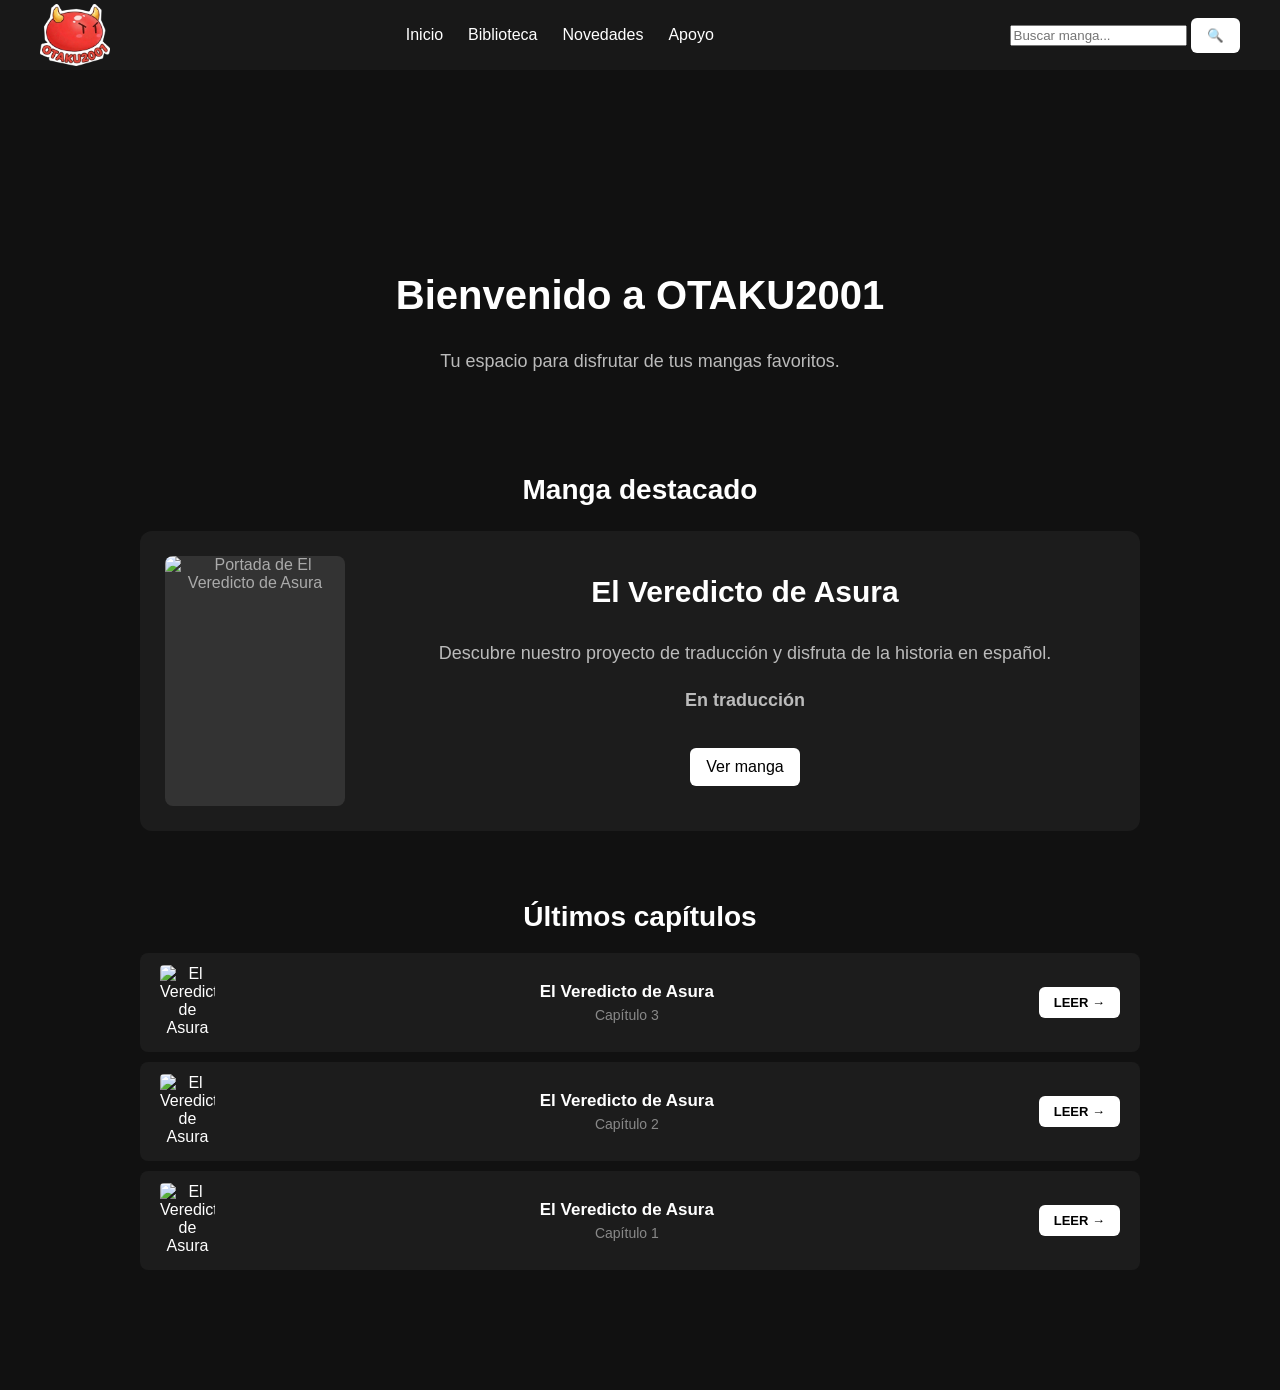
==== index.html @ 27b7c130 "Primer Lanzamiento de OTAKU2001" ====
<!DOCTYPE html>
<html lang="es">
<head>
    <meta charset="UTF-8">
    <meta name="viewport" content="width=device-width, initial-scale=1.0">
    <title>OTAKU2001</title>
    <link rel="stylesheet" href="css/estilos.css">
    <link rel="stylesheet" href="css/responsive.css">
</head>
<body>

    <header>
    <div class="logo">
        <img src="images/logo.png" alt="OTAKU2001">
    </div>

    <nav>
        <a href="index.html">Inicio</a>
        <a href="biblioteca.html">Biblioteca</a>
        <a href="novedades.html">Novedades</a>
        <a href="apoyo.html">Apoyo</a>
    </nav>

    <div class="search-box">

        <input
            type="text"
            id="searchInput"
            placeholder="Buscar manga..."
        >

        <button id="searchButton">🔍</button>

    </div>
</header>

<main>

    <section class="bienvenida">
        <h1>Bienvenido a OTAKU2001</h1>
        <p>Tu espacio para disfrutar de tus mangas favoritos.</p>
    </section>

    <section class="destacado">
        <h2>Manga destacado</h2>

        <div class="manga-card">
            <div class="portada">
                <img src="images/asura.jpg" alt="Portada de El Veredicto de Asura">
            </div>

            <div class="manga-info">
                <h3>El Veredicto de Asura</h3>

                <p>
                    Descubre nuestro proyecto de traducción
                    y disfruta de la historia en español.
                </p>

                <p class="estado">En traducción</p>

                <a href="mangas/veredicto-de-asura.html" class="ver-manga">Ver manga</a>
            </div>
        </div>
    </section>

    <section class="latest-chapters">

        <h2>Últimos capítulos</h2>

        <div id="latestChapters"></div>

    </section>

</main>

<script src="js/script.js"></script>
</body>

</html>
---- css/estilos.css ----
body {
    margin: 0;
    background-color: #111111;
    color: white;
    font-family: Arial, sans-serif;
}

header {
    height: 70px;
    background-color: #181818;
    display: flex;
    align-items: center;
    justify-content: space-between;
    padding: 0 40px;
    box-sizing: border-box;
}

.logo {
    display: flex;
    align-items: center;
}

.logo img {
    width: 70px;
    height: auto;
    display: block;
}

nav {
    display: flex;
    gap: 25px;
}

nav a {
    color: white;
    text-decoration: none;
    font-size: 16px;
}

nav a:hover {
    color: #cccccc;
}

button {
    background-color: white;
    color: black;
    border: none;
    padding: 10px 16px;
    border-radius: 6px;
    cursor: pointer;
}

main {
    text-align: center;
    margin-top: 100px;
}

main h1 {
    font-size: 40px;
}

main p {
    color: #bbbbbb;
    font-size: 18px;
}

.bienvenida {
    text-align: center;
    padding: 70px 20px 40px;
}

.destacado {
    max-width: 1000px;
    margin: 0 auto;
    padding: 20px;
}

.destacado h2 {
    font-size: 28px;
    margin-bottom: 25px;
}

.manga-card {
    background-color: #1c1c1c;
    border-radius: 12px;
    padding: 25px;
    display: flex;
    gap: 30px;
    align-items: center;
}

.portada {
    width: 180px;
    height: 250px;
    background-color: #333333;
    display: flex;
    align-items: center;
    justify-content: center;
    border-radius: 8px;
    color: #aaaaaa;
}

.manga-info {
    flex: 1;
}

.manga-info h3 {
    font-size: 30px;
    margin-top: 0;
}

.manga-info p {
    color: #bbbbbb;
    line-height: 1.6;
}

.estado {
    font-weight: bold;
}

.manga-info button {
    margin-top: 15px;
}

.portada img {
    width: 100%;
    height: 100%;
    object-fit: cover;
    border-radius: 8px;
    display: block;
}

.manga-page {
    max-width: 1000px;
    margin: 60px auto;
    padding: 30px;
    display: flex;
    gap: 40px;
    background-color: #1c1c1c;
    border-radius: 12px;
}

.manga-cover {
    width: 240px;
    height: 340px;
    flex-shrink: 0;
}

.manga-cover img {
    width: 100%;
    height: 100%;
    object-fit: cover;
    border-radius: 8px;
}

.manga-details {
    padding-top: 10px;
}

.manga-details h1 {
    font-size: 38px;
    margin-top: 0;
}

.manga-details p {
    color: #bbbbbb;
    line-height: 1.6;
}

.statuses {
    margin-top: 30px;
}

.status {
    margin-bottom: 15px;
}

.status strong {
    display: inline-block;
    min-width: 140px;
}

.status span {
    color: #bbbbbb;
}

.chapters {
    max-width: 1000px;
    margin: 0 auto 60px;
    padding: 0 30px;
}

.chapters h2 {
    font-size: 28px;
    margin-bottom: 20px;
}

.chapter {
    background-color: #1c1c1c;
    padding: 18px 20px;
    margin-bottom: 10px;
    border-radius: 8px;
    display: flex;
    justify-content: space-between;
    align-items: center;
}

.chapter-info {
    display: flex;
    flex-direction: column;
    gap: 5px;
}

.chapter-info strong {
    font-size: 17px;
}

.chapter-info span {
    color: #888888;
    font-size: 13px;
}

.ver-manga {
    display: inline-block;
    background-color: white;
    color: black;
    text-decoration: none;
    padding: 10px 16px;
    border-radius: 6px;
    margin-top: 15px;
}

.ver-manga:hover {
    opacity: 0.8;
}

.reader {
    max-width: 900px;
    margin: 50px auto;
    text-align: center;
    padding: 20px;
}

.reader h1 {
    font-size: 32px;
    margin-bottom: 5px;
}

.reader h2 {
    color: #bbbbbb;
    font-size: 20px;
    font-weight: normal;
    margin-top: 0;
}

.reader-pages {
    margin-top: 40px;
}

.reader-pages img {
    display: block;
    width: 100%;
    max-width: 900px;
    height: auto;
    margin: 0 auto;
}

.reader-message {
    background-color: #1c1c1c;
    padding: 30px;
    border-radius: 8px;
    color: #aaaaaa;
}

.reader-navigation {
    margin-top: 30px;
}

.reader-navigation a {
    display: inline-block;
    background-color: white;
    color: black;
    text-decoration: none;
    padding: 10px 18px;
    border-radius: 6px;
}

.leer-capitulo {
    display: inline-block;
    background-color: white;
    color: black;
    text-decoration: none;
    padding: 8px 18px;
    border-radius: 6px;
}

.leer-capitulo:hover {
    opacity: 0.8;
}

.top-navigation {
    margin-bottom: 25px;
}

.sinopsis {
    color: #cccccc;
    line-height: 1.7;
    font-size: 16px;
    max-width: 650px;
}

.manga-data {
    margin-top: 25px;
}

.manga-data p {
    margin: 12px 0;
    color: #cccccc;
}

.manga-data strong {
    color: white;
}

.status-text {
    color: #cccccc;
}

.library {
    max-width: 1100px;
    margin: 50px auto;
    padding: 0 30px 60px;
}

.library h1 {
    font-size: 36px;
    margin-bottom: 10px;
}

.library-description {
    color: #aaaaaa;
    margin-bottom: 35px;
}

.manga-grid {
    display: grid;
    grid-template-columns: repeat(auto-fill, minmax(170px, 190px));
    gap: 25px;
}

.library-card {
    background-color: #1c1c1c;
    border-radius: 10px;
    overflow: hidden;
    transition: transform 0.2s ease;
}

.library-card:hover {
    transform: translateY(-5px);
}

.library-card img {
    width: 100%;
    height: 250px;
    object-fit: cover;
    display: block;
}

.library-card-info {
    padding: 12px;
}

.library-card-info h2 {
    font-size: 17px;
    margin-top: 0;
    margin-bottom: 12px;
}

.library-card-info p {
    color: #aaaaaa;
    font-size: 14px;
    margin: 8px 0;
}

.library-card-info a {
    display: inline-block;
    margin-top: 15px;
    padding: 9px 15px;
    background-color: white;
    color: black;
    text-decoration: none;
    border-radius: 6px;
    font-size: 13px;
    font-weight: bold;
}

.library-card-info a:hover {
    opacity: 0.8;
}

.latest-chapters {
    max-width: 1000px;
    margin: 50px auto;
    padding: 0 30px 60px;
}

.latest-chapters h2 {
    font-size: 28px;
    margin-bottom: 20px;
}

.latest-chapter {
    background-color: #1c1c1c;
    padding: 12px 20px;
    margin-bottom: 10px;
    border-radius: 8px;

    display: flex;
    align-items: center;
    gap: 15px;
}

.latest-chapter img {
    width: 55px;
    height: 75px;
    object-fit: cover;
    border-radius: 4px;
}

.latest-chapter-info {
    flex: 1;
    display: flex;
    flex-direction: column;
    gap: 5px;
}

.latest-chapter-info strong {
    font-size: 17px;
}

.latest-chapter-info span {
    color: #888888;
    font-size: 14px;
}

.latest-chapter a {
    padding: 8px 15px;
    background-color: white;
    color: black;
    text-decoration: none;
    border-radius: 6px;
    font-size: 13px;
    font-weight: bold;
}

.support {
    max-width: 800px;
    margin: 70px auto;
    padding: 0 30px 60px;
    text-align: center;
}

.support h1 {
    font-size: 32px;
    margin-bottom: 25px;
}

.support p {
    color: #cccccc;
    font-size: 16px;
    line-height: 1.7;
    margin-bottom: 18px;
}

.support-box {
    background-color: #1c1c1c;
    padding: 30px;
    margin-top: 40px;
    border-radius: 10px;
}

.support-box h2 {
    margin-bottom: 15px;
}

.support-options {
    display: flex;
    justify-content: center;
    gap: 20px;
    flex-wrap: wrap;
    margin-top: 40px;
}

.support-card {
    width: 220px;
    background-color: #1c1c1c;
    padding: 25px 20px;
    border-radius: 10px;
    text-align: center;
}

.support-card h2 {
    font-size: 20px;
    margin-bottom: 12px;
}

.support-card p {
    font-size: 14px;
    margin-bottom: 20px;
}

.support-button {
    display: inline-block;
    padding: 9px 20px;
    background-color: white;
    color: black;
    text-decoration: none;
    border-radius: 6px;
    font-size: 13px;
    font-weight: bold;
}

.support-button:hover {
    opacity: 0.8;
}

.news {
    max-width: 1000px;
    margin: 60px auto;
    padding: 0 30px 60px;
    text-align: center;
}

.news h1 {
    font-size: 32px;
    margin-bottom: 15px;
}

.news-intro {
    color: #aaaaaa;
    font-size: 16px;
    margin-bottom: 40px;
}

.upcoming-projects {
    display: flex;
    justify-content: center;
    gap: 25px;
    flex-wrap: wrap;
}

.project-card {
    width: 280px;
    background-color: #1c1c1c;
    padding: 30px 25px;
    border-radius: 10px;
}

.project-card h2 {
    font-size: 24px;
    margin-bottom: 15px;
}

.project-card span {
    display: inline-block;
    font-size: 12px;
    font-weight: bold;
    color: #aaaaaa;
    margin-bottom: 15px;
}

.project-card p {
    color: #cccccc;
    font-size: 14px;
    line-height: 1.6;
}

.project-card img {
    width: 100%;
    height: 360px;
    object-fit: cover;
    border-radius: 8px;
    margin-bottom: 20px;
}
---- css/responsive.css ----
@media (max-width: 768px) {

    header {
        height: auto;
        min-height: 65px;
        padding: 15px 20px;
        flex-wrap: wrap;
        gap: 15px;
    }

    .logo {
        font-size: 22px;
    }

    nav {
        order: 3;
        width: 100%;
        justify-content: center;
        gap: 15px;
        flex-wrap: wrap;
    }

    nav a {
        font-size: 14px;
    }

    header button {
        padding: 8px 12px;
    }

    .bienvenida {
        padding: 40px 20px 25px;
    }

    .bienvenida h1 {
        font-size: 30px;
    }

    .manga-card {
        flex-direction: column;
        text-align: center;
    }

    .manga-cover {
        width: 200px;
        height: 285px;
    }

    .manga-details h1 {
        font-size: 30px;
    }

    .manga-page {
        flex-direction: column;
        align-items: center;
        text-align: center;
        margin: 30px 15px;
        padding: 20px;
    }

    .manga-cover {
        width: 200px;
        height: 285px;
    }

    .manga-data {
        text-align: left;
    }

    .chapters {
        padding: 0 15px;
    }

    .chapter {
        padding: 15px;
    }

    .reader {
        padding: 20px 0 40px;
    }

    .reader h1 {
        font-size: 26px;
    }

    .reader h2 {
        font-size: 18px;
    }

    .reader-pages {
        width: 100%;
    }

    .reader-pages img {
        width: 100%;
        max-width: none;
    }

}

@media (max-width: 768px) {

    .library {
        margin: 30px auto;
        padding: 0 15px 40px;
    }

    .library h1 {
        font-size: 30px;
    }

    .manga-grid {
        grid-template-columns: repeat(2, 1fr);
        gap: 15px;
    }

    .library-card img {
        height: 210px;
    }

    .library-card-info {
        padding: 12px;
    }

    .library-card-info h2 {
        font-size: 16px;
    }

}

@media (max-width: 768px) {

    .latest-chapters {
        padding: 0 15px 40px;
        margin-top: 30px;
    }

    .latest-chapter {
        padding: 15px;
    }

    .latest-chapter strong {
        font-size: 15px;
    }

    .latest-chapter {
    gap: 10px;
    padding: 10px;
    }

    .latest-chapter img {
    width: 45px;
    height: 65px;
    }

    .latest-chapter-info strong {
    font-size: 14px;
    }

    .latest-chapter-info span {
    font-size: 12px;
    }

    .latest-chapter a {
    padding: 7px 10px;
    font-size: 11px;
    }

}
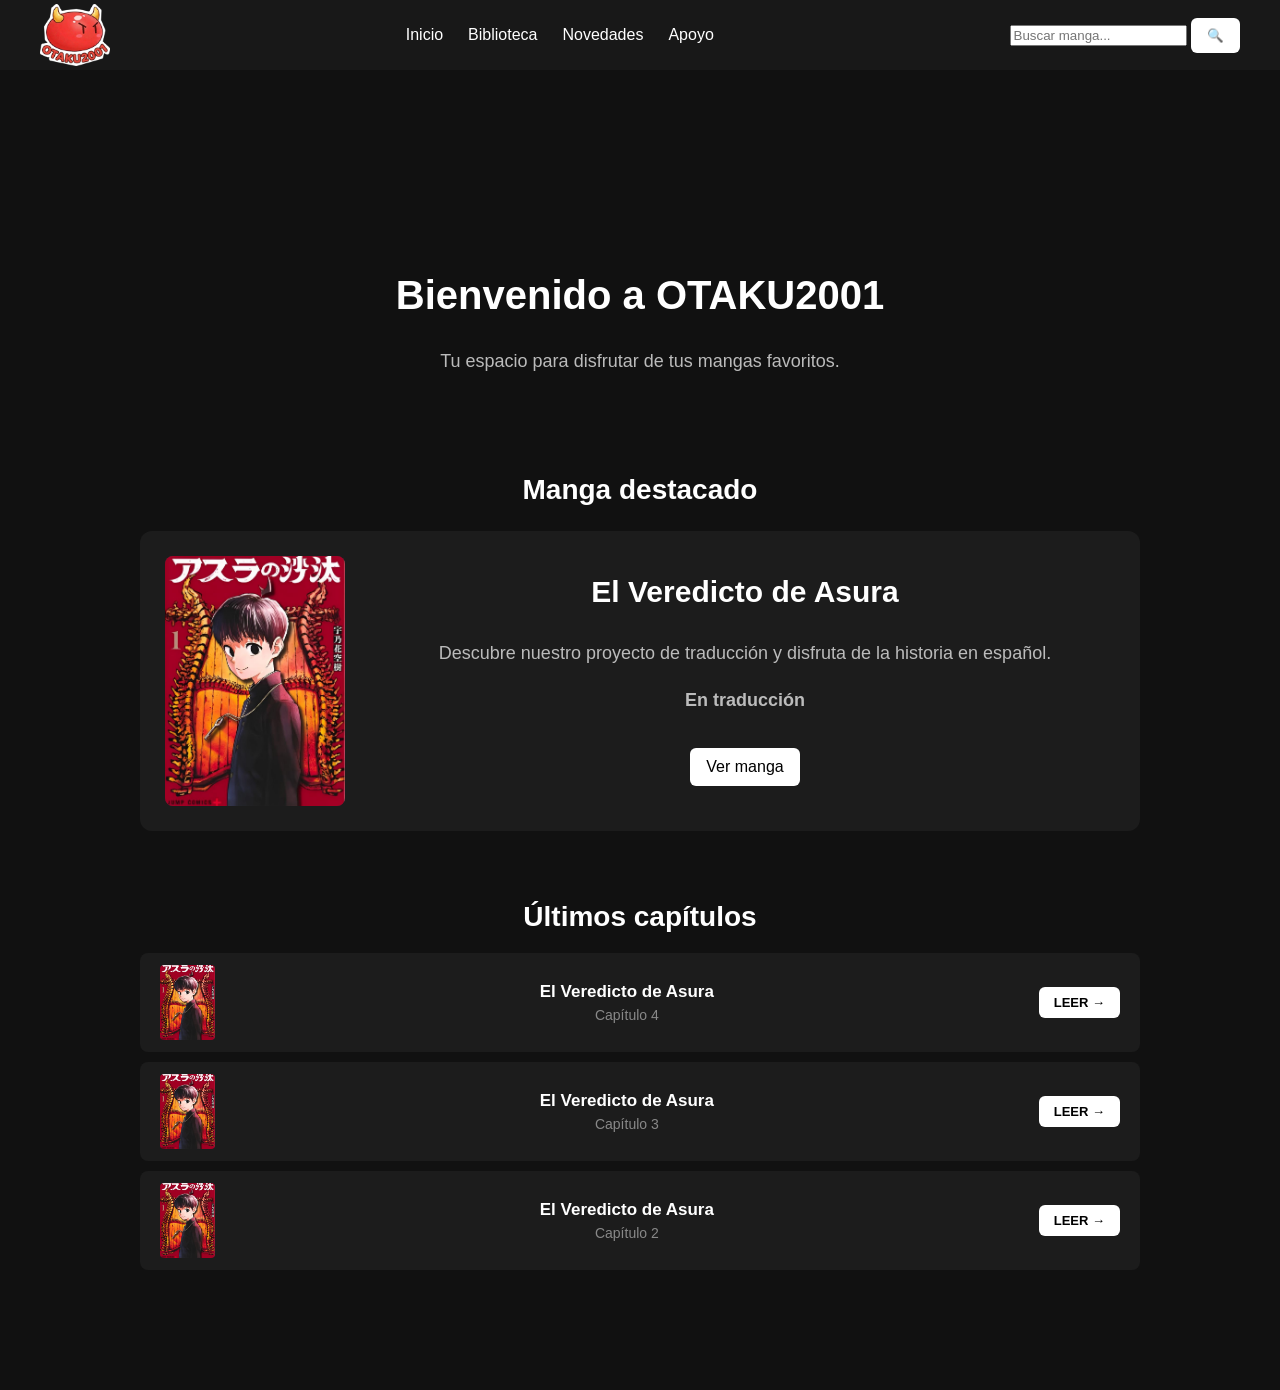
==== commit 0e30455d: "Nueva modificación" ====
--- a/index.html
+++ b/index.html
@@ -75,6 +75,7 @@
 </main>
 
 <script src="js/script.js"></script>
+
 </body>
 
 </html>
